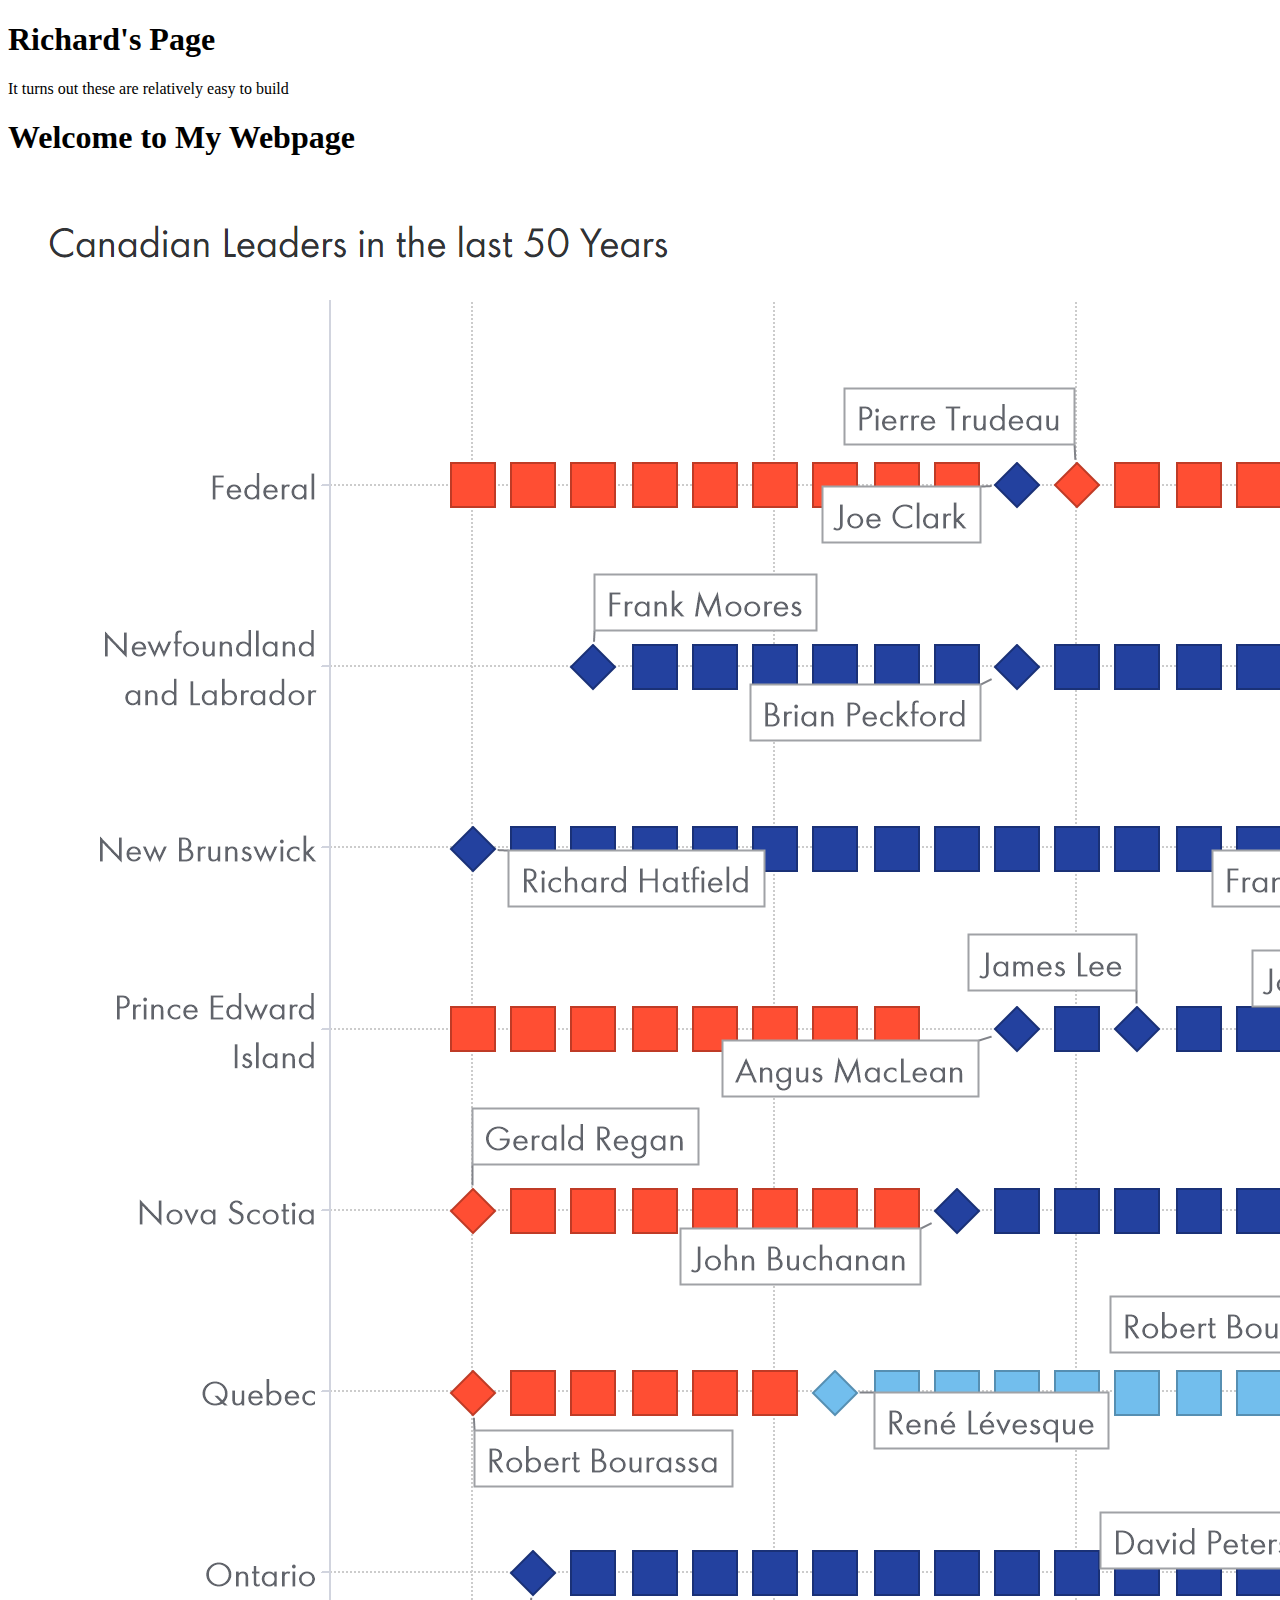
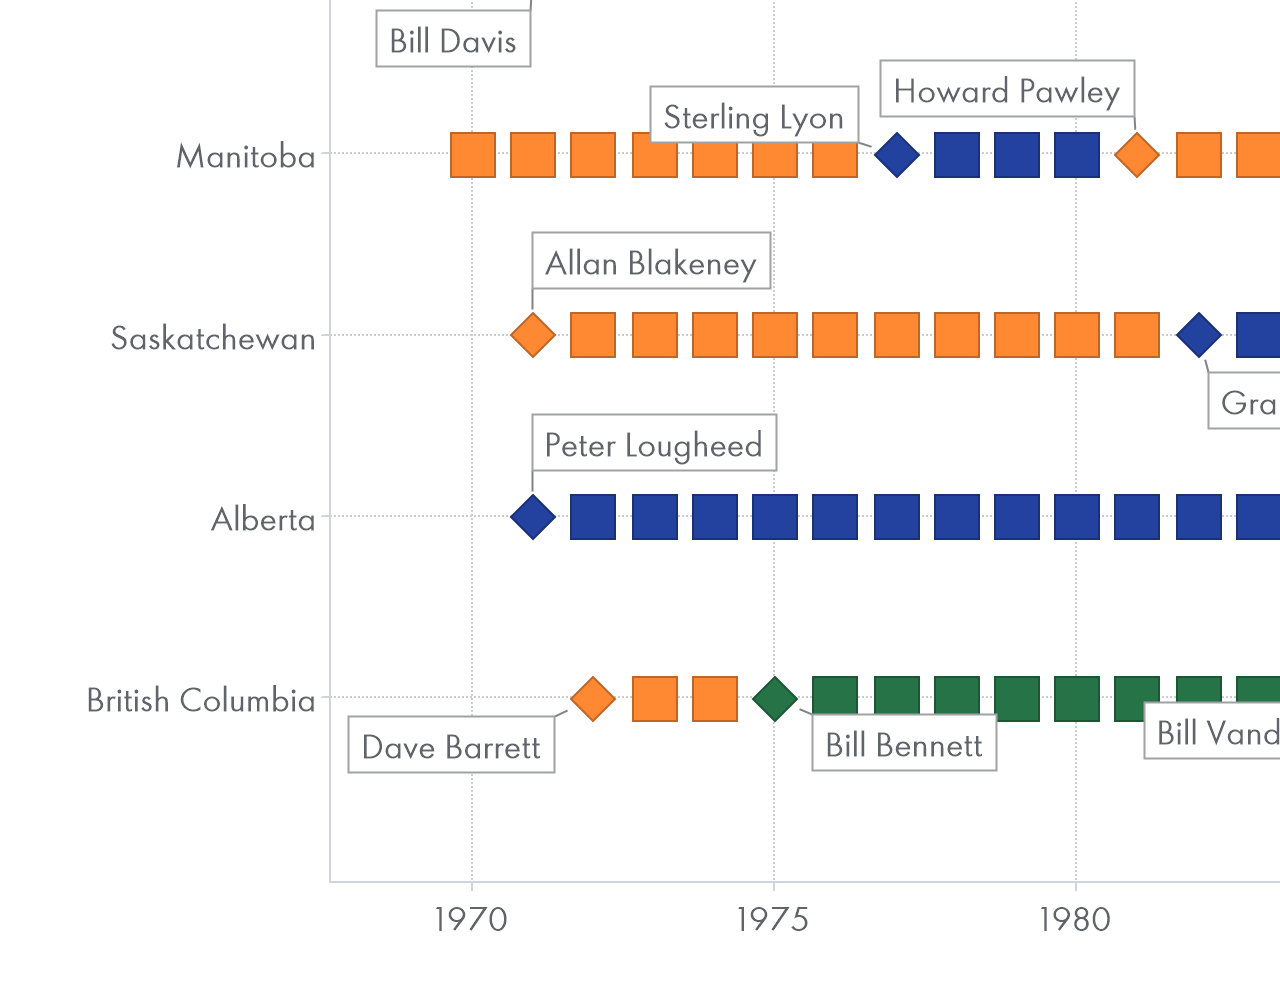
==== index.html @ fefbaad8 "Update index.html" ====
<!DOCTYPE html>
<html>
<body>
<h1>Richard's Page</h1>
<p>It turns out these are relatively easy to build</p>

<h1>Welcome to My Webpage</h1>
<img src="Canadian Leaders in the last 50 Years_REV.png" alt="Description of Image">
  
</body>
</html>
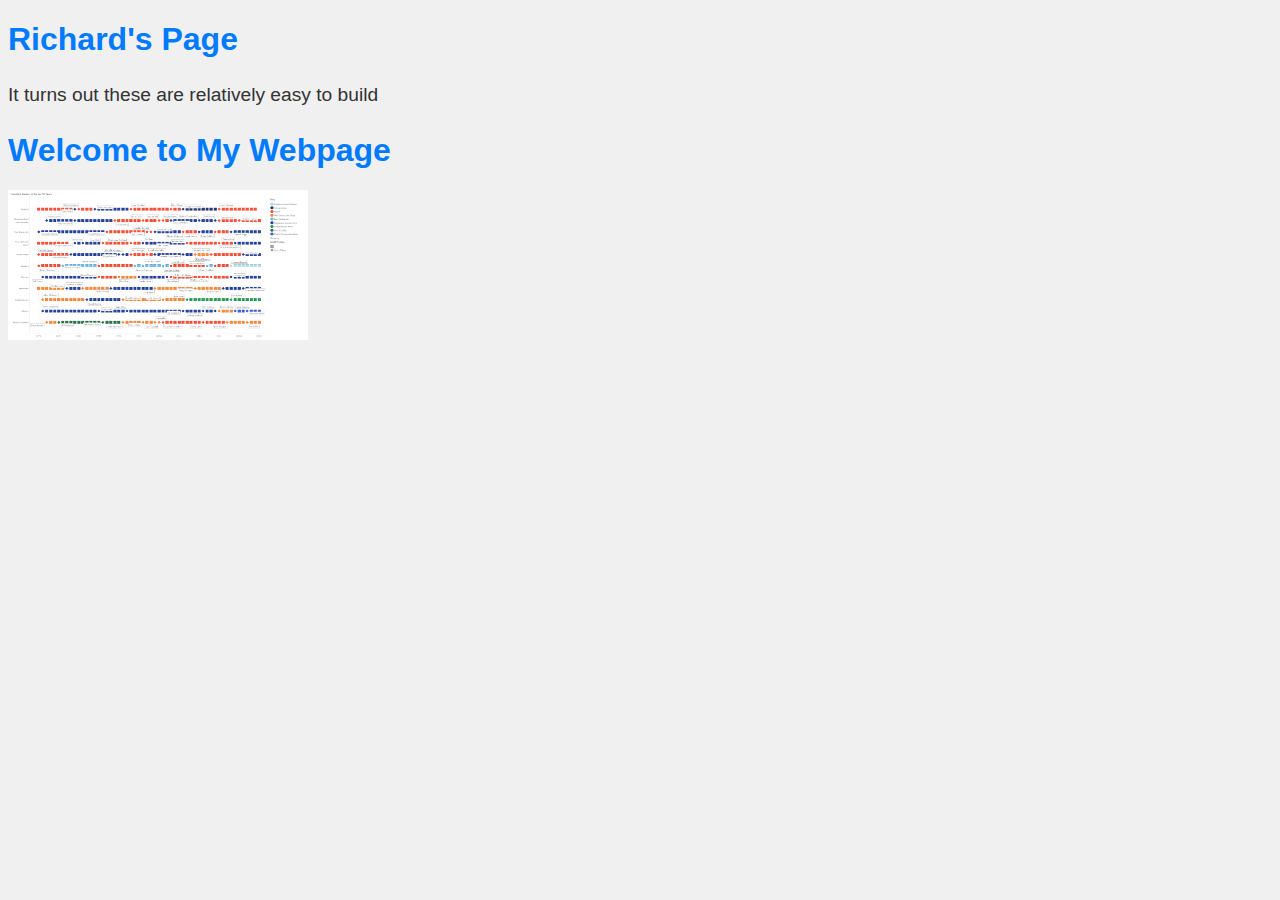
==== commit 2ff1c30b: "Update index.html" ====
--- a/index.html
+++ b/index.html
@@ -1,11 +1,19 @@
 <!DOCTYPE html>
-<html>
+<html lang="en">
+<head>
+    <meta charset="UTF-8">
+    <meta name="viewport" content="width=device-width, initial-scale=1.0">
+    <title>Styled Webpage</title>
+    <link rel="stylesheet" href="styles.css">
+</head>
+
+  
 <body>
 <h1>Richard's Page</h1>
 <p>It turns out these are relatively easy to build</p>
 
 <h1>Welcome to My Webpage</h1>
-<img src="Canadian Leaders in the last 50 Years_REV.png" alt="Description of Image">
+<img src="Canadian Leaders in the last 50 Years_REV.png" alt="Description of Image" width="300" height="150">
   
 </body>
 </html>
--- a/styles.css
+++ b/styles.css
@@ -0,0 +1,15 @@
+body {
+    font-family: Arial, sans-serif;
+    background-color: #f0f0f0;
+    color: #333;
+}
+
+h1 {
+    font-size: 2em;
+    color: #007BFF;
+}
+
+p {
+    font-size: 1.2em;
+    line-height: 1.6;
+}
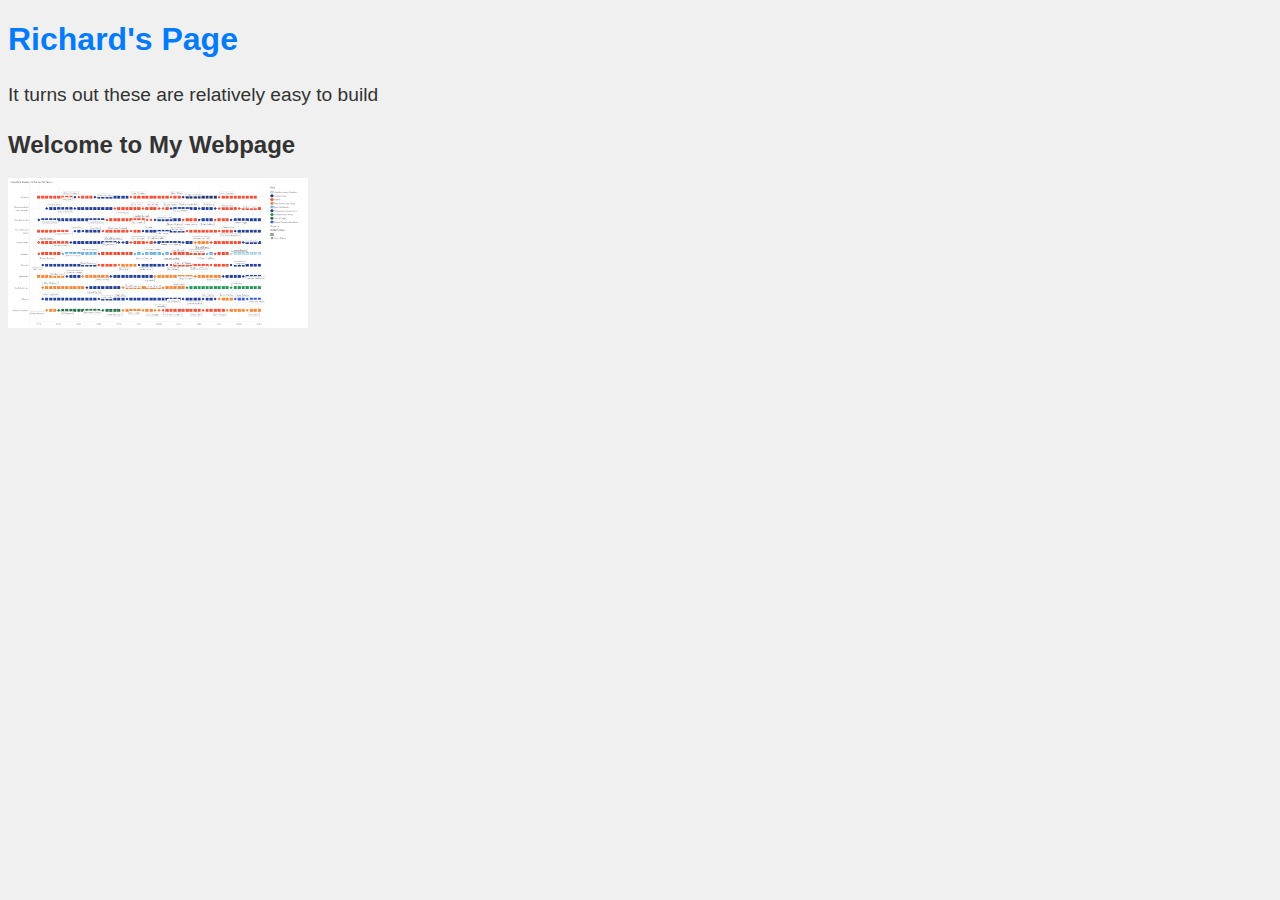
==== commit b7359b3c: "Update index.html" ====
--- a/index.html
+++ b/index.html
@@ -7,12 +7,11 @@
     <link rel="stylesheet" href="styles.css">
 </head>
 
-  
 <body>
 <h1>Richard's Page</h1>
 <p>It turns out these are relatively easy to build</p>
 
-<h1>Welcome to My Webpage</h1>
+<h2>Welcome to My Webpage</h2>
 <img src="Canadian Leaders in the last 50 Years_REV.png" alt="Description of Image" width="300" height="150">
   
 </body>
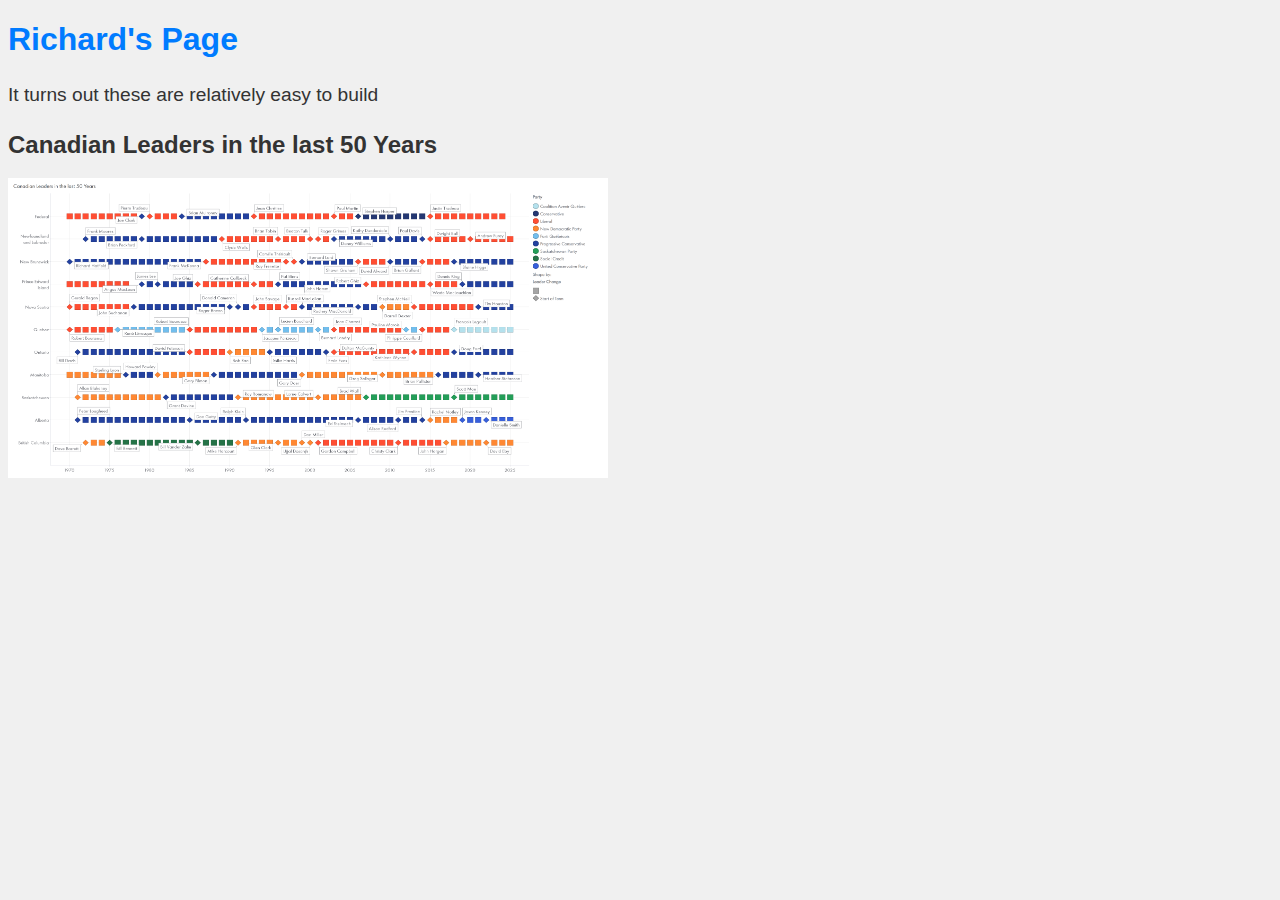
==== commit 43da58ab: "Update index.html" ====
--- a/index.html
+++ b/index.html
@@ -11,8 +11,8 @@
 <h1>Richard's Page</h1>
 <p>It turns out these are relatively easy to build</p>
 
-<h2>Welcome to My Webpage</h2>
-<img src="Canadian Leaders in the last 50 Years_REV.png" alt="Description of Image" width="300" height="150">
+<h2>Canadian Leaders in the last 50 Years</h2>
+<img src="Canadian Leaders in the last 50 Years_REV.png" alt="Description of Image" width="600" height="300">
   
 </body>
 </html>
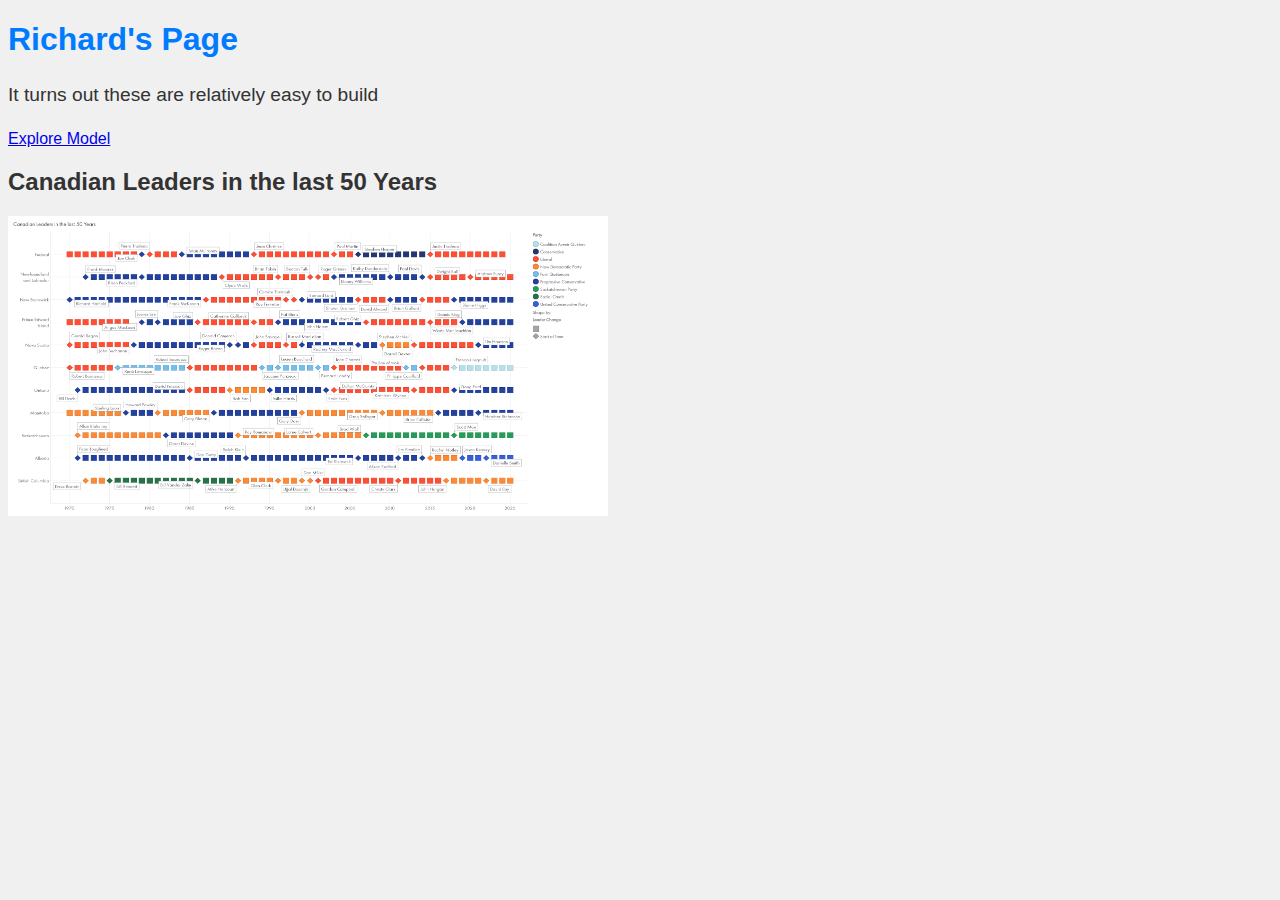
==== commit 430f811c: "Update index.html" ====
--- a/index.html
+++ b/index.html
@@ -11,6 +11,8 @@
 <h1>Richard's Page</h1>
 <p>It turns out these are relatively easy to build</p>
 
+<a href="model.html">Explore Model</a>
+    
 <h2>Canadian Leaders in the last 50 Years</h2>
 <img src="Canadian Leaders in the last 50 Years_REV.png" alt="Description of Image" width="600" height="300">
   
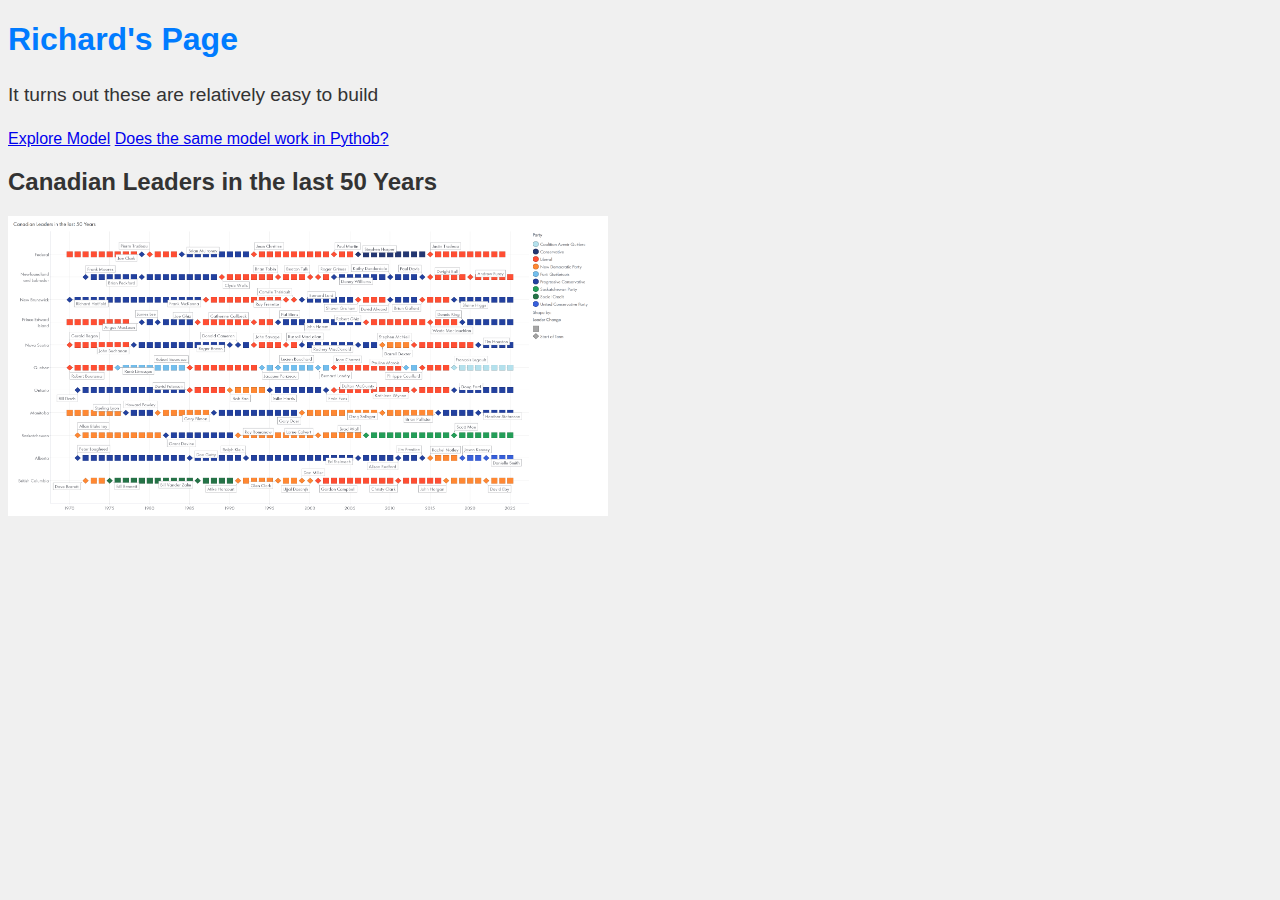
==== commit 2b01cee3: "Update index.html" ====
--- a/index.html
+++ b/index.html
@@ -12,6 +12,8 @@
 <p>It turns out these are relatively easy to build</p>
 
 <a href="model.html">Explore Model</a>
+
+<a href="new_model.html">Does the same model work in Pythob?</a>
     
 <h2>Canadian Leaders in the last 50 Years</h2>
 <img src="Canadian Leaders in the last 50 Years_REV.png" alt="Description of Image" width="600" height="300">
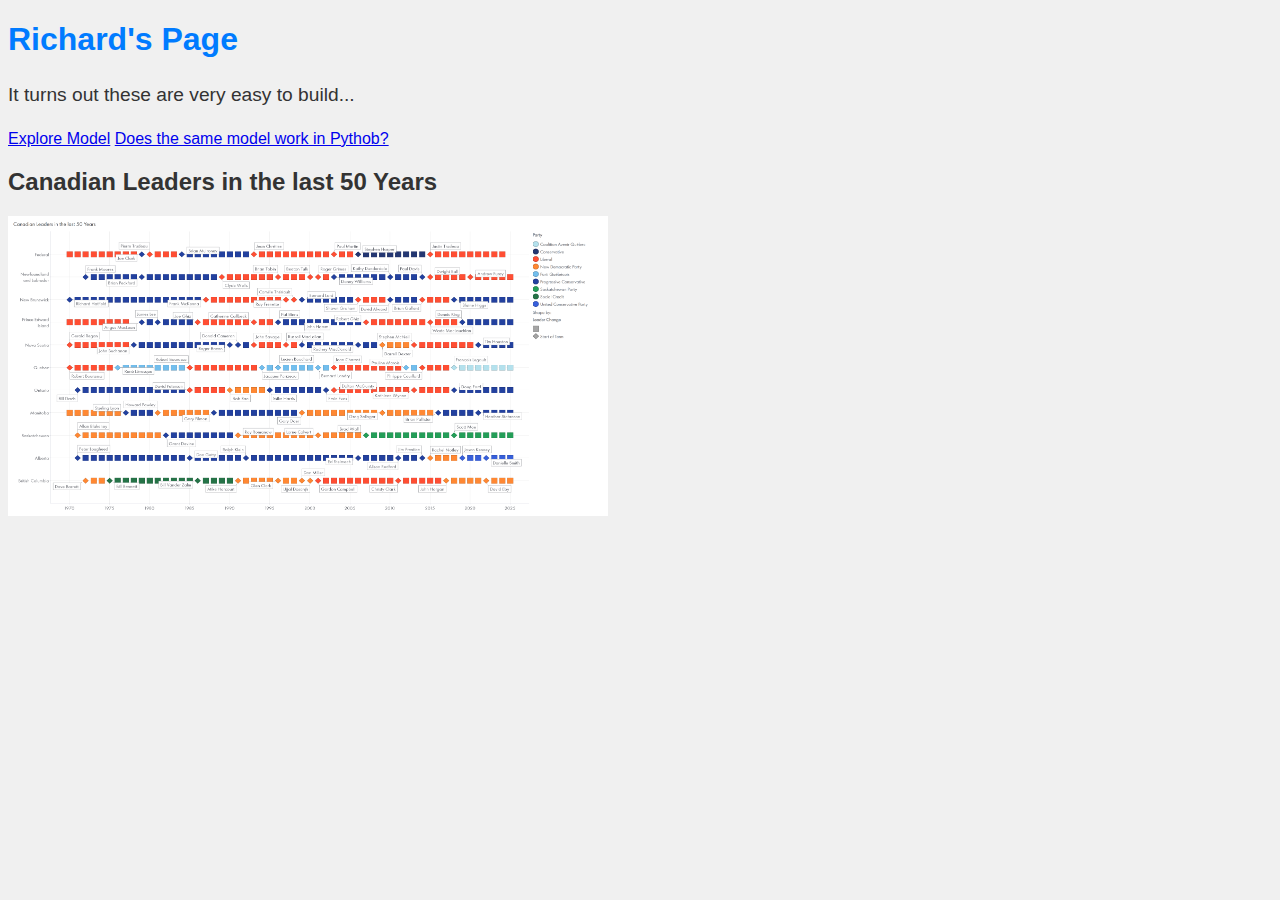
==== commit d4148b7d: "Update index.html" ====
--- a/index.html
+++ b/index.html
@@ -9,14 +9,14 @@
 
 <body>
 <h1>Richard's Page</h1>
-<p>It turns out these are relatively easy to build</p>
+<p>It turns out these are very easy to build...</p>
 
 <a href="model.html">Explore Model</a>
 
 <a href="new_model.html">Does the same model work in Pythob?</a>
     
 <h2>Canadian Leaders in the last 50 Years</h2>
-<img src="Canadian Leaders in the last 50 Years_REV.png" alt="Description of Image" width="600" height="300">
+<img src="Canadian Leaders in the last 50 Years_REV.png" alt="Description" width="600" height="300">
   
 </body>
 </html>
